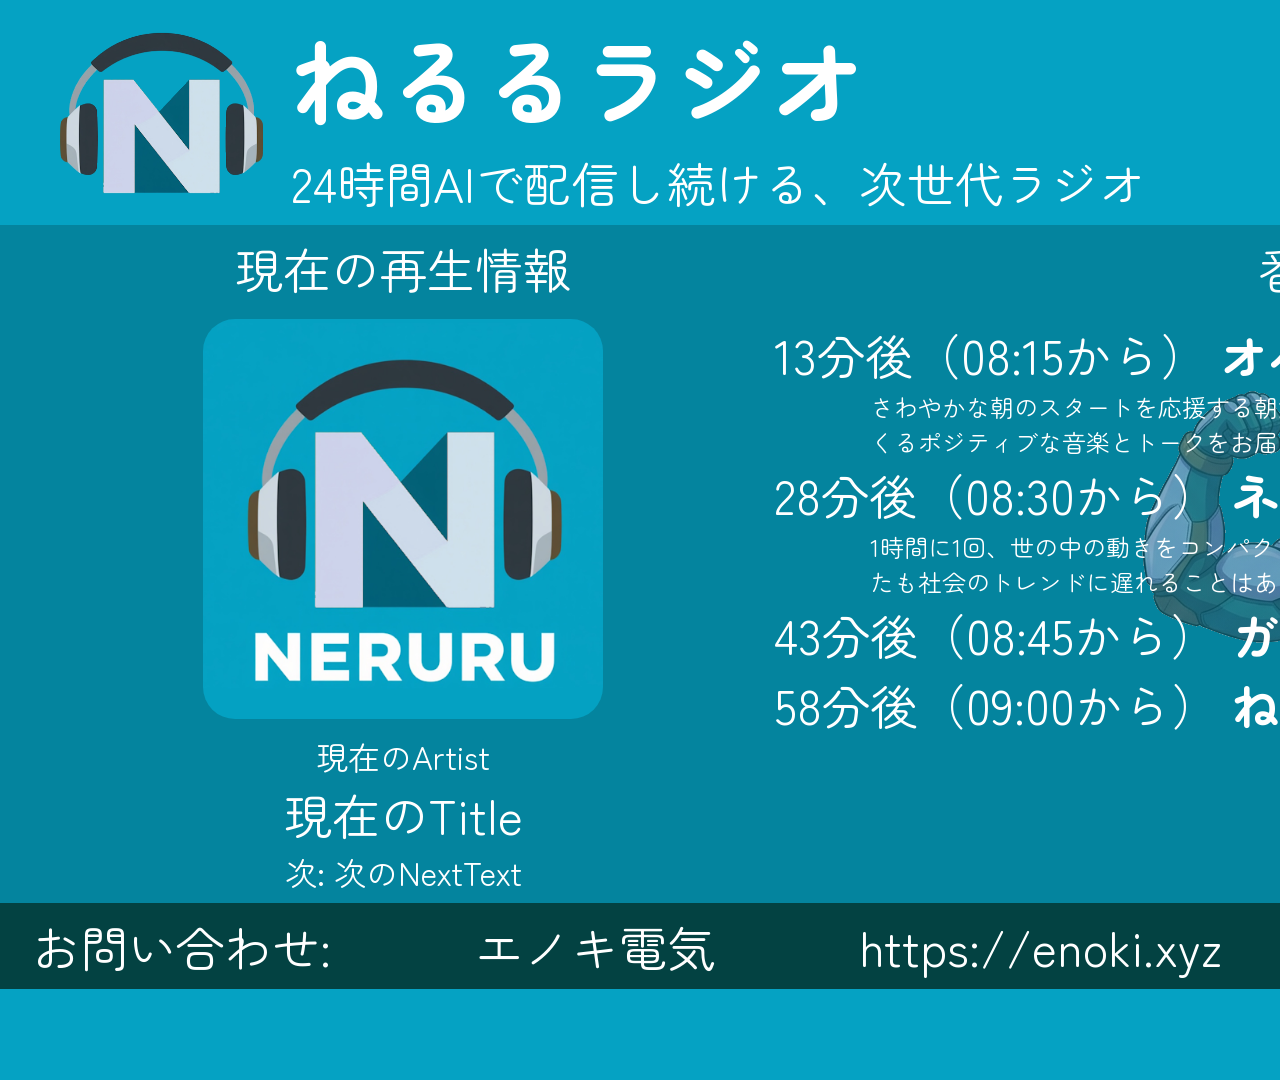
==== thumbnail.html @ c4d06469 "デバッグ用のconsole.logを削除し、コードをクリーンアップ" ====
<!doctype html>
<html lang="ja">
  <head
    prefix="og: http://ogp.me/ns# fb: http://ogp.me/ns/fb# website: http://ogp.me/ns/website#"
  >
    <meta charset="UTF-8" />
    <meta name="viewport" content="width=device-width, initial-scale=1.0" />
    <title>ねるるラジオ 配信用サムネイル</title>
    <!-- 外部CSSファイルの読み込み -->
    <link rel="icon" href="./assets/logo.jpg" />
    <link rel="manifest" href="./manifest.json" />
    <meta property="og:title" content="ねるるラジオ 公式ホームページ" />
    <meta
      property="og:description"
      content="ねるる&エノキ電気が展開する、24時間AIによって放送し続けるラジオチャンネル"
    />
    <meta
      property="og:url"
      content="https://radio.enoki.xyz/pages/index.html"
    />
    <meta
      property="og:image"
      content="https://radio.enoki.xyz/pages/img/thumbnail.jpg"
    />
    <meta property="og:site_name" content="ねるるラジオ" />
    <link rel="preconnect" href="https://fonts.googleapis.com" />
    <link rel="preconnect" href="https://fonts.gstatic.com" crossorigin />
    <link
      href="https://fonts.googleapis.com/css2?family=Zen+Maru+Gothic&display=swap"
      rel="stylesheet"
    />
    <style>
      body {
        font-size: 48px;
        font-family: 'Zen Maru Gothic', sans-serif;
        font-weight: 400;
        font-style: normal;
        --accent-color: 5, 162, 195;
        --surface-color: 4, 132, 158;
        --footer-color: 3, 66, 66;
      }
      h1,
      h2,
      h3,
      h4,
      h5,
      h6,
      p {
        margin: 0;
      }
      .timeline-detail {
        display: block !important;
        text-align: left;
        margin-left: 4em;
      }
      .timeline-name {
        font-weight: bold;
      }
      .timeline-button {
        display: none;
      }
      .detail-description {
        display: none;
      }
      .timeline-main {
        font-size: 48px;
        white-space: nowrap;
      }
      .timeline-list {
        margin: 0;
        padding: 0;
      }
      .detail-body {
        border: none !important;
        padding: 0 !important;
        margin: 0 !important;
      }
    </style>
  </head>

  <body style="margin: 0">
    <div
      style="
        width: 1920px;
        height: 1080px;
        overflow: hidden;
        display: flex;
        flex-direction: column;
        background: rgb(var(--accent-color));
        color: white;
      "
    >
      <div
        class="top"
        style="
          display: flex;
          align-items: center;
          justify-content: space-between;
          background: rgb(var(--accent-color));
          padding: 8px 32px;
        "
      >
        <div style="display: flex; align-items: center">
          <img src="./img/transparent.png" style="height: 4em" />
          <div>
            <h1>ねるるラジオ</h1>
            <p>24時間AIで配信し続ける、次世代ラジオ</p>
          </div>
        </div>
        <div id="clock" style="width: 11em; text-align: right; font-size: 64px">
          2026年12月34日<br /><b>56:78</b>
        </div>
      </div>
      <div
        class="main"
        style="
          background-color: rgb(
            var(--surface-color)
          ); /* 1. 単色の背景色を指定 */

          /* 2. 背景画像を指定 */
          background-image:
            linear-gradient(
              rgba(var(--surface-color), 0.5),
              rgba(var(--surface-color), 0.5)
            ),
            url('./img/Nくん_筋肉.png');

          /* 3. 画像を繰り返さない */
          background-repeat: no-repeat;

          /* 4. 画像の位置をオフセット */
          background-position: right 150px top 100px;
          padding: 8px 32px;
          height: stretch;
          overflow: hidden;
        "
      >
        <div
          style="
            display: flex;
            height: 100%;
            justify-content: space-evenly;
            flex: 1;
          "
        >
          <div
            style="
              text-align: center;
              width: calc(1920px * 0.4);
              overflow: hidden;
            "
          >
            <p style="margin-bottom: 16px">現在の再生情報</p>
            <img
              id="nowPlayThumbnail"
              src="./img/512x512.png"
              style="
                height: 400px;
                width: 400px;
                object-fit: cover;
                border-radius: 32px;
              "
              onerror="this.src = './img/512x512.png'"
            />
            <p id="nowPlayArtist" style="font-size: 32px; white-space: nowrap">
              現在のArtist
            </p>
            <p id="nowPlayTitle" style="white-space: nowrap">現在のTitle</p>
            <p style="font-size: 32px">
              次:
              <span id="nextPlayText" style="white-space: nowrap"
                >次のNextText</span
              >
            </p>
          </div>
          <div
            style="
              text-align: center;
              width: calc(1920px * 0.6);
              overflow: hidden;
            "
          >
            <p style="margin-bottom: 16px">番組表</p>
            <ul
              class="timeline-list"
              id="timelineMenu"
              style="list-style: none; font-size: 24px"
            >
              <!-- JavaScriptによりここに4つの未来番組スロットが挿入されます -->
            </ul>
          </div>
        </div>
      </div>
      <div
        class="footer"
        style="background: rgb(var(--footer-color)); padding: 8px 32px"
      >
        <p>お問い合わせ:　　　エノキ電気　　　https://enoki.xyz</p>
      </div>
    </div>
    <script src="script.js" defer></script>
    <script>
      function updateClock() {
        const now = new Date()

        // 年・月・日を取得
        const year = now.getFullYear()
        // 月は0～11で取得されるため +1 が必要です
        const month = String(now.getMonth() + 1).padStart(2, '0')
        const day = String(now.getDate()).padStart(2, '0')

        // 時・分・秒を取得
        const hours = String(now.getHours()).padStart(2, '0')
        const minutes = String(now.getMinutes()).padStart(2, '0')
        const seconds = String(now.getSeconds()).padStart(2, '0')

        // 表示用文字列を整形 (例: 2026年10月27日 17:12:05)
        const timeString = `${year}年${month}月${day}日<br><b>${hours}:${minutes}:${seconds}</b>`

        // #clock のテキストを更新
        document.getElementById('clock').innerHTML = timeString
      }

      // 最初の表示を遅延なく行うために即時実行
      updateClock()

      // 1秒 (1000ミリ秒) ごとに updateClock 関数を呼び出す
      setInterval(updateClock, 200)

      async function updateTrack() {
        const newTrackInfoObject = await fetch(
          'https://radio.enoki.xyz/api/nowplaying/neruru-radio',
        )
        const newTrackInfo = await newTrackInfoObject.json()

        const nowPlaying = {
          title: newTrackInfo.now_playing.song.title,
          artist: newTrackInfo.now_playing.song.artist,
          album: newTrackInfo.now_playing.song.album,
          text: newTrackInfo.now_playing.song.text,
          thumbnail: newTrackInfo.now_playing.song.art,
        }

        const nextPlaying = {
          title: newTrackInfo.playing_next.song.title,
          artist: newTrackInfo.playing_next.song.artist,
          album: newTrackInfo.playing_next.song.album,
          text: newTrackInfo.playing_next.song.text,
          thumbnail: newTrackInfo.playing_next.song.art,
        }

        document.getElementById('nowPlayTitle').innerText = nowPlaying.title
        document.getElementById('nowPlayArtist').innerText = nowPlaying.artist
        document.getElementById('nextPlayText').innerText = nextPlaying.text
        document.getElementById('nowPlayThumbnail').src = nowPlaying.thumbnail
      }

      updateTrack()
    </script>
  </body>
</html>
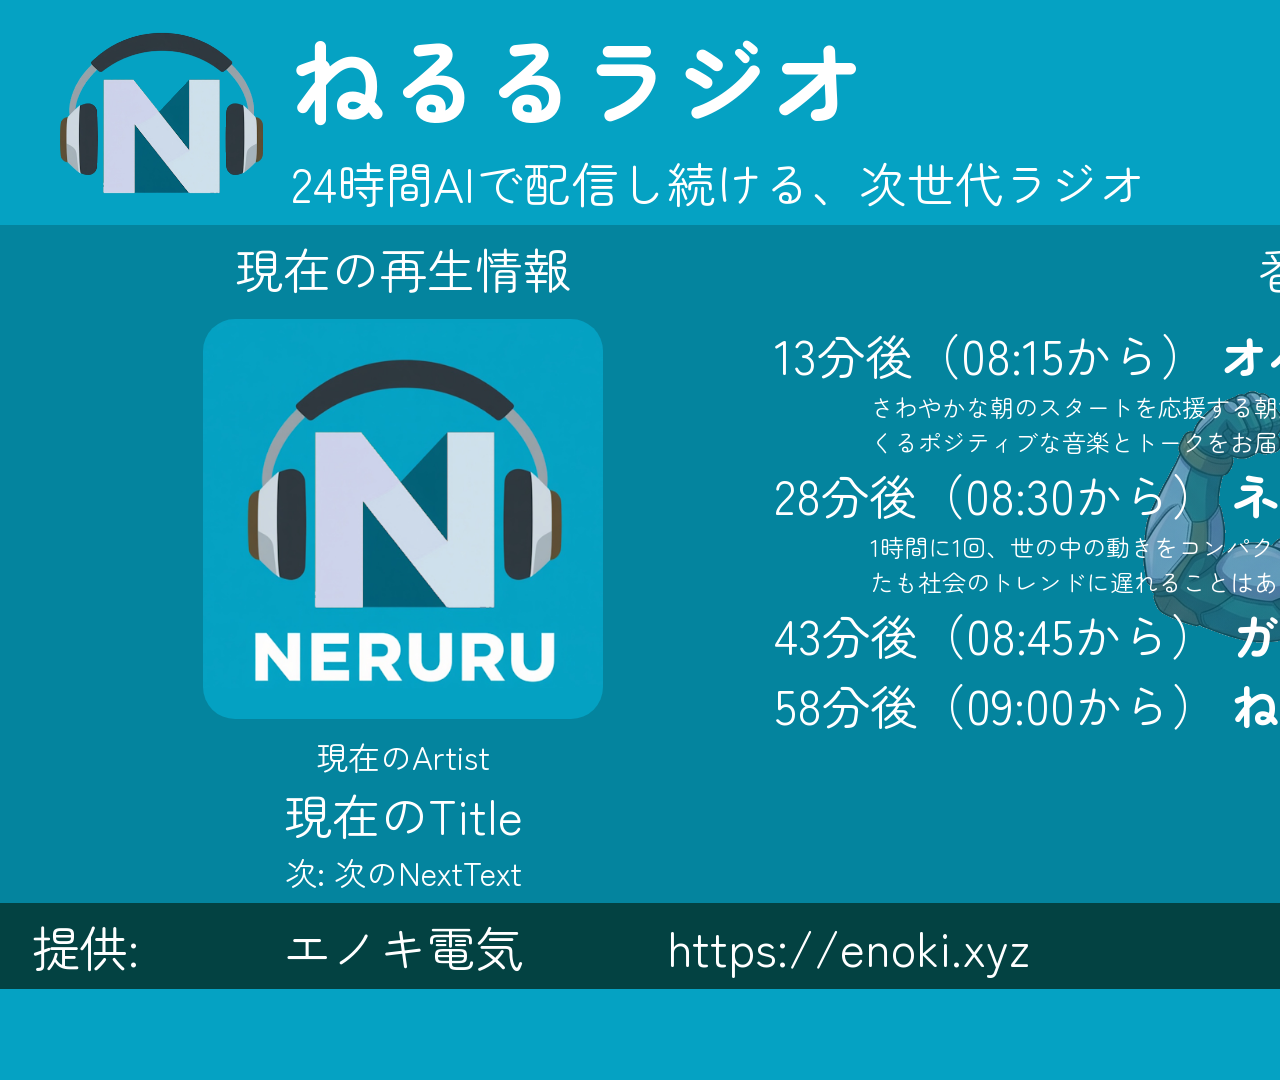
==== commit d99bebab: "フッターのテキストを「お問い合わせ」から「提供」に変更" ====
--- a/thumbnail.html
+++ b/thumbnail.html
@@ -196,7 +196,7 @@
         class="footer"
         style="background: rgb(var(--footer-color)); padding: 8px 32px"
       >
-        <p>お問い合わせ:　　　エノキ電気　　　https://enoki.xyz</p>
+        <p>提供:　　　エノキ電気　　　https://enoki.xyz</p>
       </div>
     </div>
     <script src="script.js" defer></script>
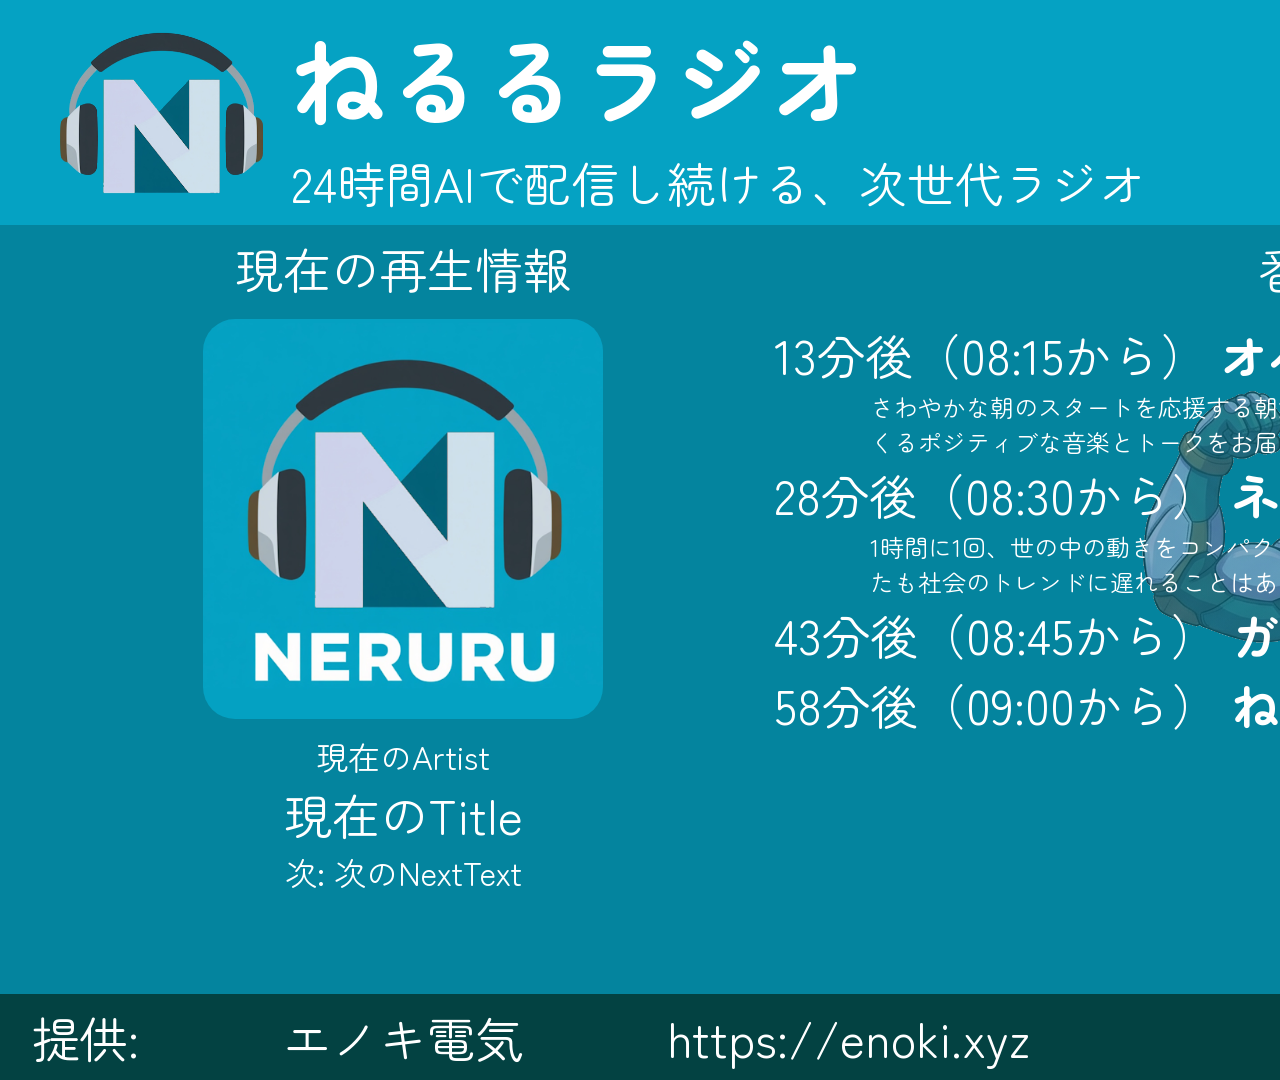
==== commit 994290ea: "タイムライン生成関数にテキストファイルの読み込みを追加し、サムネイルのスタイルに最小高さを設定" ====
--- a/thumbnail.html
+++ b/thumbnail.html
@@ -69,6 +69,7 @@
       .timeline-list {
         margin: 0;
         padding: 0;
+        min-height: 80vh;
       }
       .detail-body {
         border: none !important;
@@ -132,7 +133,6 @@
           /* 4. 画像の位置をオフセット */
           background-position: right 150px top 100px;
           padding: 8px 32px;
-          height: stretch;
           overflow: hidden;
         "
       >
@@ -194,7 +194,13 @@
       </div>
       <div
         class="footer"
-        style="background: rgb(var(--footer-color)); padding: 8px 32px"
+        style="
+          background: rgb(var(--footer-color));
+          padding: 8px 32px;
+          position: relative;
+          bottom: 0;
+          left: 0;
+        "
       >
         <p>提供:　　　エノキ電気　　　https://enoki.xyz</p>
       </div>
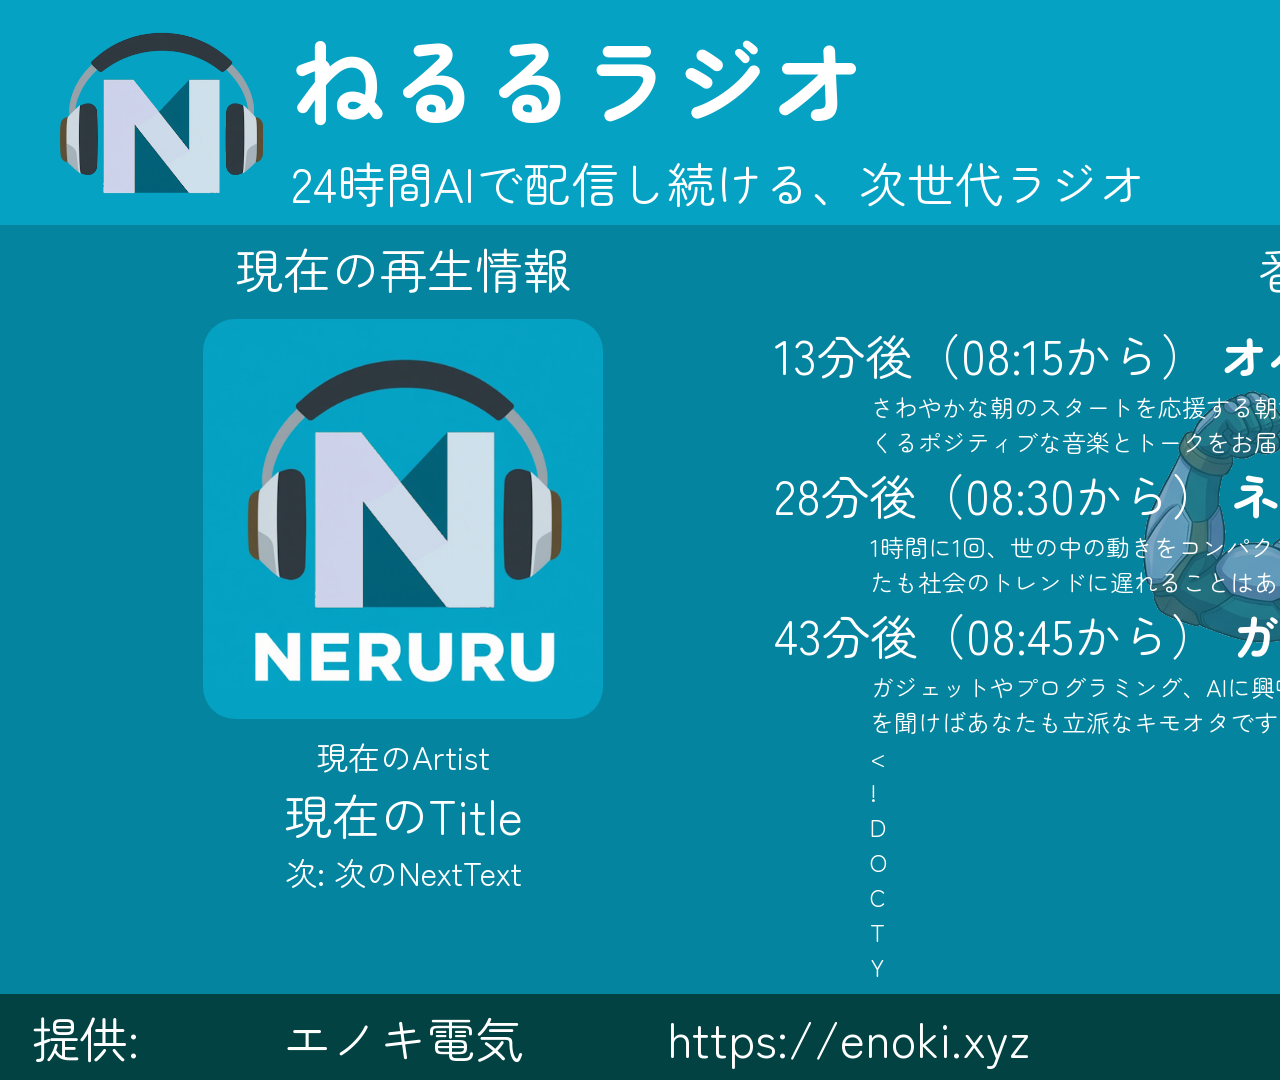
==== commit 0fb402d9: "update updateClock and updateTrack intervals to 0.2 seconds" ====
--- a/thumbnail.html
+++ b/thumbnail.html
@@ -231,7 +231,7 @@
       // 最初の表示を遅延なく行うために即時実行
       updateClock()
 
-      // 1秒 (1000ミリ秒) ごとに updateClock 関数を呼び出す
+      // 0.2秒ごとに updateClock 関数を呼び出す
       setInterval(updateClock, 200)
 
       async function updateTrack() {
@@ -263,6 +263,9 @@
       }
 
       updateTrack()
+
+      // 0.2秒ごとに updateTrack 関数を呼び出す
+      setInterval(updateTrack, 200)
     </script>
   </body>
 </html>
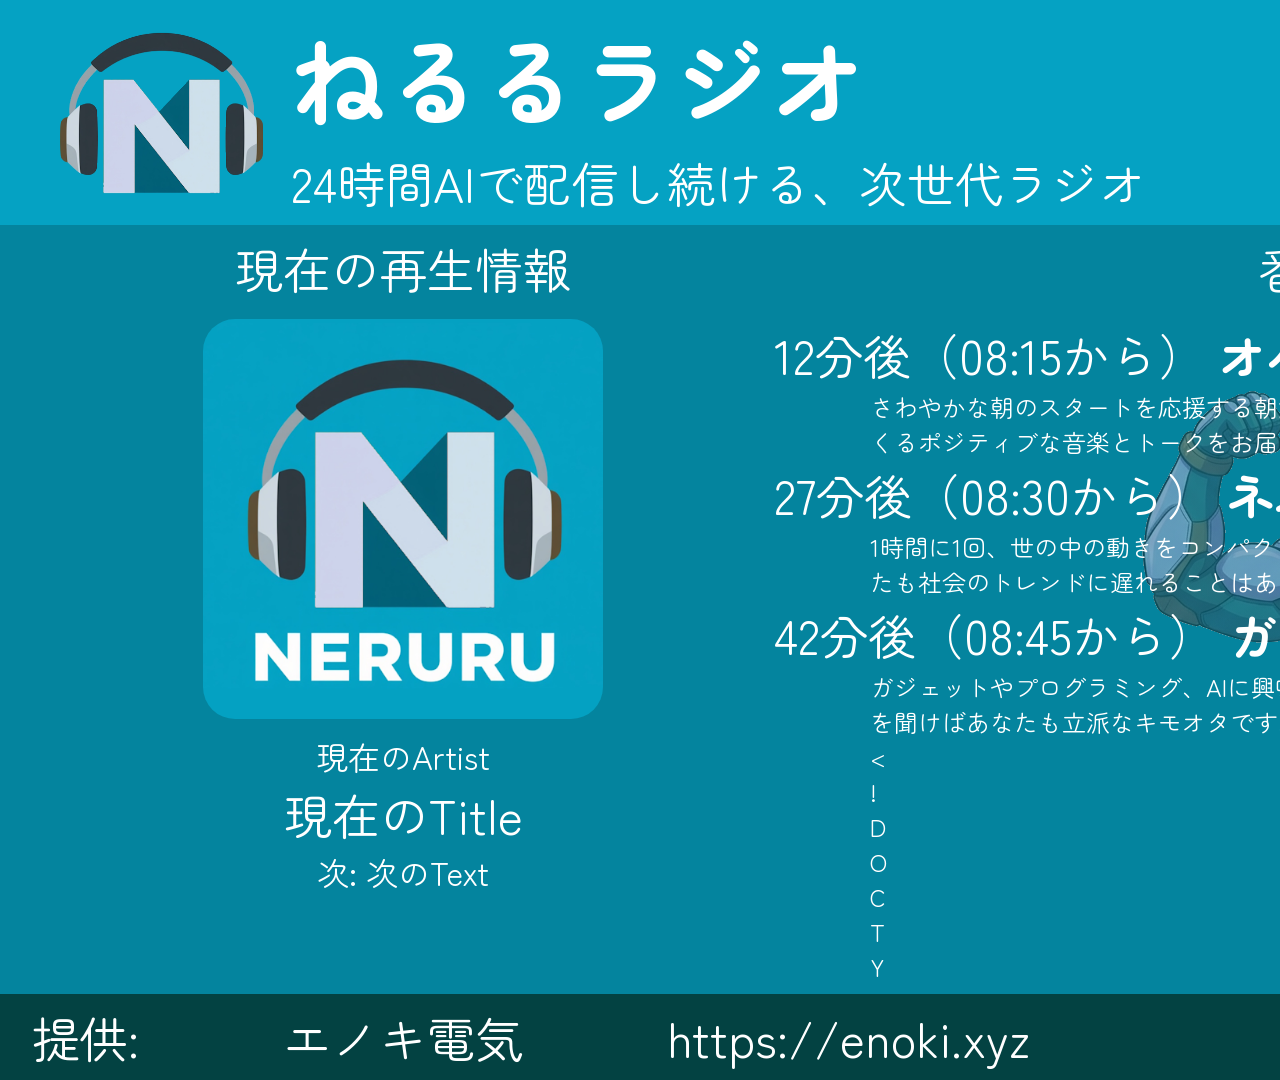
==== commit 639e4542: "現在のアーティストとタイトルの表示スタイルを更新し、ホワイトスペースとオーバーフローの制約を追加" ====
--- a/thumbnail.html
+++ b/thumbnail.html
@@ -163,15 +163,33 @@
               "
               onerror="this.src = './img/512x512.png'"
             />
-            <p id="nowPlayArtist" style="font-size: 32px; white-space: nowrap">
+            <p
+              id="nowPlayArtist"
+              style="
+                font-size: 32px;
+                white-space: nowrap;
+                margin: 0 32px;
+                overflow: hidden;
+              "
+            >
               現在のArtist
             </p>
-            <p id="nowPlayTitle" style="white-space: nowrap">現在のTitle</p>
-            <p style="font-size: 32px">
+            <p
+              id="nowPlayTitle"
+              style="white-space: nowrap; margin: 0 32px; overflow: hidden"
+            >
+              現在のTitle
+            </p>
+            <p
+              style="
+                font-size: 32px;
+                white-space: nowrap;
+                margin: 0 32px;
+                overflow: hidden;
+              "
+            >
               次:
-              <span id="nextPlayText" style="white-space: nowrap"
-                >次のNextText</span
-              >
+              <span id="nextPlayText">次のText</span>
             </p>
           </div>
           <div
@@ -202,7 +220,9 @@
           left: 0;
         "
       >
-        <p>提供:　　　エノキ電気　　　https://enoki.xyz</p>
+        <p style="overflow: hidden; white-space: nowrap">
+          提供:　　　エノキ電気　　　https://enoki.xyz
+        </p>
       </div>
     </div>
     <script src="script.js" defer></script>
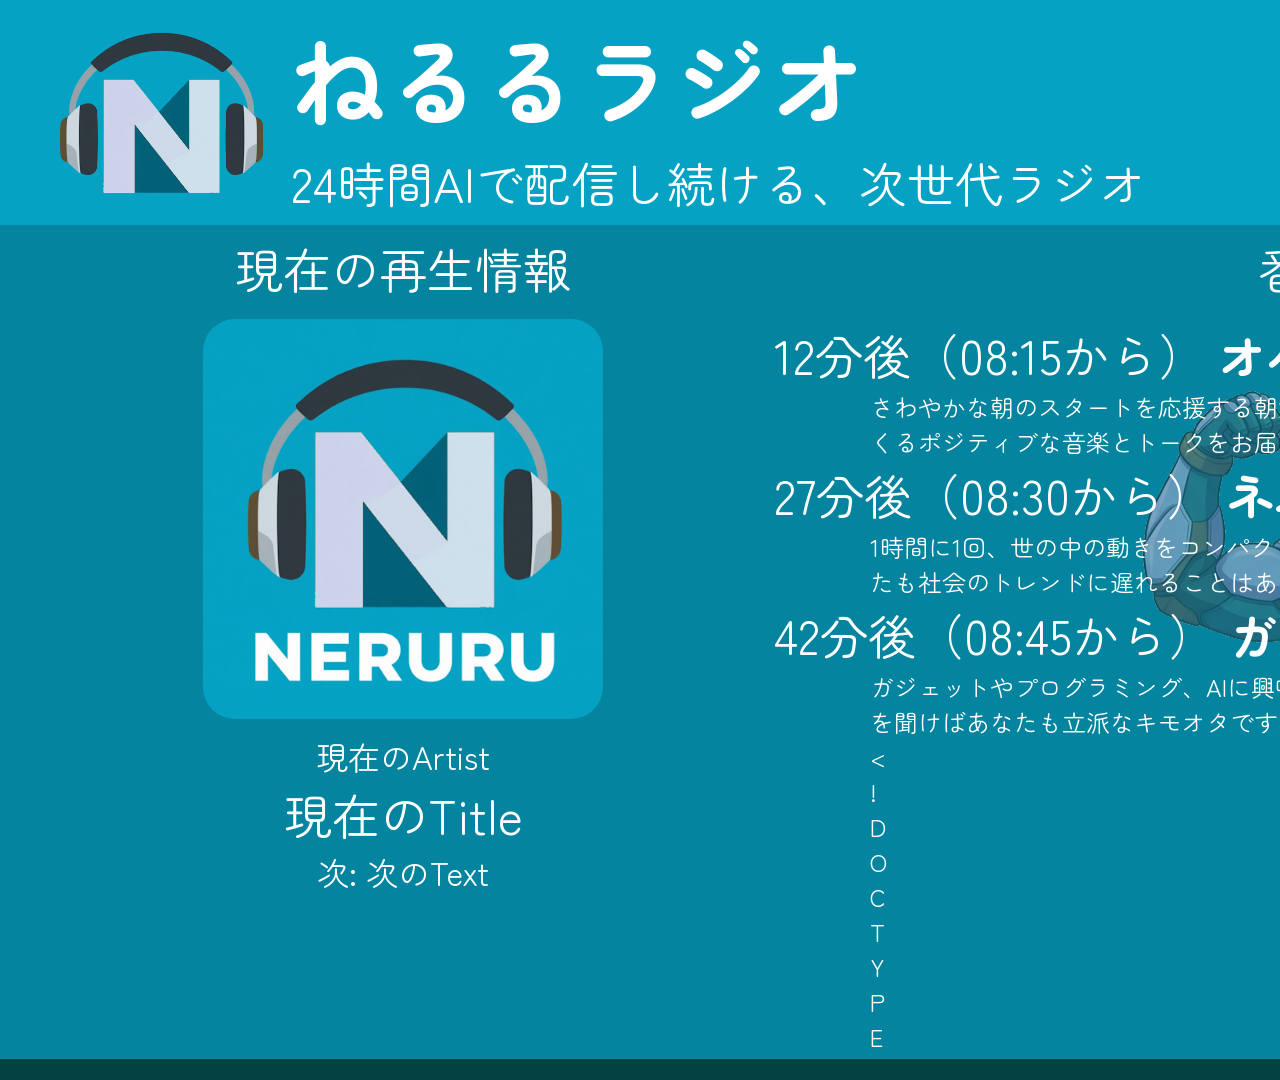
==== commit 556e31fa: "フッターにテキストスクロール機能を追加し、表示スタイルを改善" ====
--- a/thumbnail.html
+++ b/thumbnail.html
@@ -1,4 +1,4 @@
-<!doctype html>
+﻿<!doctype html>
 <html lang="ja">
   <head
     prefix="og: http://ogp.me/ns# fb: http://ogp.me/ns/fb# website: http://ogp.me/ns/website#"
@@ -75,6 +75,34 @@
         border: none !important;
         padding: 0 !important;
         margin: 0 !important;
+      }
+      .footer {
+        overflow: hidden;
+        white-space: nowrap;
+      }
+      .footer-ticker {
+        display: flex;
+        width: max-content;
+        animation: footer-ticker-scroll var(--scroll-duration, 60s) linear
+          infinite;
+      }
+      .footer-ticker:hover {
+        animation-play-state: paused;
+      }
+      .footer-text {
+        display: inline-block;
+        white-space: nowrap;
+        flex-shrink: 0;
+        margin: 0;
+        padding-right: 4em;
+      }
+      @keyframes footer-ticker-scroll {
+        0% {
+          transform: translateX(0);
+        }
+        100% {
+          transform: translateX(-50%);
+        }
       }
     </style>
   </head>
@@ -214,15 +242,63 @@
         class="footer"
         style="
           background: rgb(var(--footer-color));
-          padding: 8px 32px;
+          padding: 8px 0;
           position: relative;
           bottom: 0;
           left: 0;
+          height: 2em;
         "
       >
-        <p style="overflow: hidden; white-space: nowrap">
-          提供:　　　エノキ電気　　　https://enoki.xyz
-        </p>
+        <div class="footer-ticker">
+          <p class="footer-text">
+            <span>クレジット表記:</span>
+            <span>VOICEVOX（四国めたん、春日部つむぎ、ずんだもん）</span>
+            <span style="padding: 0 2em"></span>
+            <span>提供:</span>
+            <span>エノキ電気</span>
+            <span>https://enoki.xyz</span>、
+            <span>ねるる</span>
+            <span>https://main.architectural-n.net/</span>、
+            <span>全日本ダークウェブ普及協会</span>
+            <span>https://joa.enoki.xyz</span>、
+            <span>株式会社エンカウント</span>
+            <span>https://saisabo10.com/</span>、
+            <span>夜勤対策委員会</span>
+            <span style="padding: 0 2em"></span>
+            <span>お知らせ:</span>
+            <span
+              >当ラジオでは、提供として紹介するスポンサー様、及びラジオで使用する楽曲を提供して頂ける方を大大大募集！！！</span
+            >
+            <span>ご相談は</span>
+            <span>info@enoki.xyz</span>
+            <span>にて承っております！</span>
+            <span>質問・相談も随時返すのでお気軽にお問い合わせください～</span>
+          </p>
+          <p class="footer-text" data-ticker-clone="true" aria-hidden="true">
+            <span>クレジット表記:</span>
+            <span>VOICEVOX（四国めたん、春日部つむぎ、ずんだもん）</span>
+            <span style="padding: 0 2em"></span>
+            <span>提供:</span>
+            <span>エノキ電気</span>
+            <span>https://enoki.xyz</span>、
+            <span>ねるる</span>
+            <span>https://main.architectural-n.net/</span>、
+            <span>全日本ダークウェブ普及協会</span>
+            <span>https://joa.enoki.xyz</span>、
+            <span>株式会社エンカウント</span>
+            <span>https://saisabo10.com/</span>、
+            <span>夜勤対策委員会</span>
+            <span style="padding: 0 2em"></span>
+            <span>お知らせ:</span>
+            <span
+              >当ラジオでは、提供として紹介するスポンサー様、及びラジオで使用する楽曲を提供して頂ける方を大大大募集！！！</span
+            >
+            <span>ご相談は</span>
+            <span>info@enoki.xyz</span>
+            <span>にて承っております！</span>
+            <span>質問・相談も随時返すのでお気軽にお問い合わせください～</span>
+          </p>
+        </div>
       </div>
     </div>
     <script src="script.js" defer></script>
@@ -286,6 +362,55 @@
 
       // 0.2秒ごとに updateTrack 関数を呼び出す
       setInterval(updateTrack, 200)
+
+      // フッターのテキストスクロール速度を一定（文字数に依存しない速度）に保つ処理
+      function initFooterTicker() {
+        const ticker = document.querySelector('.footer-ticker')
+        const firstText = ticker ? ticker.querySelector('.footer-text') : null
+        if (!ticker || !firstText) return
+
+        // 2つ目のクローンを常に1つ目の内容と同期
+        let clone = ticker.querySelector('[data-ticker-clone="true"]')
+        if (!clone) {
+          clone = firstText.cloneNode(true)
+          clone.setAttribute('aria-hidden', 'true')
+          clone.setAttribute('data-ticker-clone', 'true')
+          ticker.appendChild(clone)
+        } else {
+          clone.innerHTML = firstText.innerHTML
+        }
+
+        // 1秒あたりに進むピクセル数（px/s）
+        // 数値を大きくすると速く、小さくするとゆっくりになります（120〜160px/s 推奨）
+        const SPEED_PX_PER_SEC = 140
+
+        function updateSpeed() {
+          const textWidth = firstText.offsetWidth
+          if (textWidth > 0) {
+            const duration = textWidth / SPEED_PX_PER_SEC
+            ticker.style.setProperty(
+              '--scroll-duration',
+              duration.toFixed(2) + 's',
+            )
+          }
+        }
+
+        updateSpeed()
+        if (document.fonts) {
+          document.fonts.ready.then(updateSpeed)
+        }
+
+        if (window.ResizeObserver) {
+          new ResizeObserver(() => {
+            if (clone && clone.innerHTML !== firstText.innerHTML) {
+              clone.innerHTML = firstText.innerHTML
+            }
+            updateSpeed()
+          }).observe(firstText)
+        }
+      }
+
+      initFooterTicker()
     </script>
   </body>
 </html>
